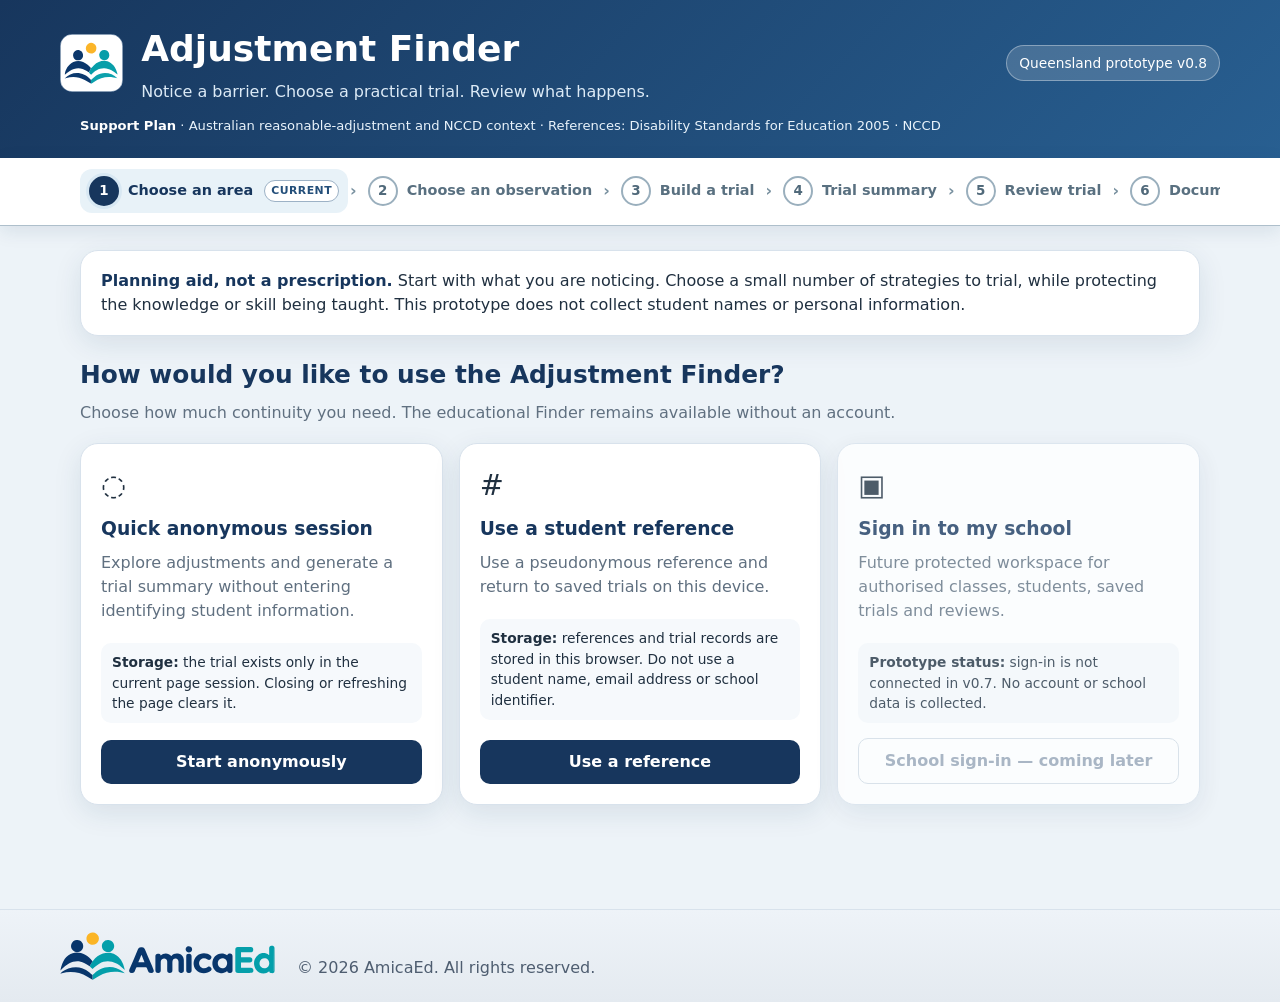
==== adjustments/index.html @ 189a2abb "Add files via upload" ====
<!doctype html>
<html lang="en-AU"><head><meta charset="utf-8"><meta name="viewport" content="width=device-width,initial-scale=1">
<title>Adjustment Finder | AmicaEd – Queensland prototype v0.8</title>
<link rel="icon" href="favicon.ico" sizes="any">
<link rel="stylesheet" href="finder.css"></head><body>
<header class="top"><div class="topin"><div class="brandmark"><img src="./amicaed-mark.svg" alt="AmicaEd"></div><div><h1>Adjustment Finder</h1><p class="subtitle">Notice a barrier. Choose a practical trial. Review what happens.</p></div><div class="locale-wrap"><div class="pill">Queensland prototype v0.8</div></div></div><div class="frameworkbar" id="frameworkBar"></div></header>
<nav class="progress" aria-label="Progress"><div class="steps" id="steps"></div></nav>
<main><div class="intro" id="intro"><strong>Planning aid, not a prescription.</strong> Start with what you are noticing. Choose a small number of strategies to trial, while protecting the knowledge or skill being taught. This prototype does not collect student names or personal information.</div><div id="app" aria-live="polite"></div></main><footer class="sitefooter"><div class="footin"><img src="./amicaed-logo.svg" alt="AmicaEd" height="48"><p>© 2026 AmicaEd. All rights reserved.</p></div></footer><div class="toast" id="toast" role="status"></div><textarea id="copyFallback" class="copyfallback" aria-hidden="true"></textarea>
<script src="demo-data.js"></script><script src="mapping-data.js"></script><script src="finder.js"></script><script src="mapping.js"></script></html>
---- adjustments/finder.css ----
:root{--navy:#17365d;--navy2:#244f7a;--blue:#eaf2f8;--pale:#f6f9fc;--ink:#203040;--muted:#607080;--line:#d8e2ec;--white:#fff;--green:#26734d;--amber:#b45f06;--red:#a61b1b;--shadow:0 8px 28px rgba(23,54,93,.10)}
*{box-sizing:border-box} body{margin:0;font:16px/1.5 system-ui,-apple-system,"Segoe UI",sans-serif;color:var(--ink);background:#edf3f8} button{font:inherit} button:focus-visible,a:focus-visible{outline:3px solid #f5b400;outline-offset:3px}
.top{background:linear-gradient(135deg,var(--navy),#285f91);color:white;padding:22px 20px} .topin{max-width:1160px;margin:auto;display:flex;align-items:center;gap:18px} h1{font-size:clamp(1.55rem,3vw,2.25rem);margin:0} .subtitle{margin:4px 0 0;color:#dceaf6} .pill{background:rgba(255,255,255,.16);border:1px solid rgba(255,255,255,.35);border-radius:999px;padding:7px 12px;font-size:.86rem;white-space:nowrap}.locale-wrap{margin-left:auto;display:flex;align-items:center;gap:8px;flex-wrap:wrap;justify-content:flex-end}.locale-label{font-size:.78rem;color:#dceaf6;font-weight:700}.locale-select{max-width:270px;padding:7px 30px 7px 9px;border-radius:9px;border:1px solid rgba(255,255,255,.48);background:#fff;color:var(--navy);font:inherit;font-size:.86rem}.frameworkbar{max-width:1160px;margin:12px auto 0;padding:0 20px;color:#e9f3fb;font-size:.82rem}.frameworkbar b{color:white}
.progress{background:white;border-bottom:1px solid var(--line)} .steps{max-width:1160px;margin:auto;padding:10px 20px;display:flex;gap:8px;overflow:auto} .step{display:flex;align-items:center;gap:8px;color:#708090;font-size:.9rem;white-space:nowrap} .step span{display:grid;place-items:center;width:26px;height:26px;border-radius:50%;background:#e7edf3;font-weight:700} .step.active{color:var(--navy);font-weight:700} .step.active span{background:var(--navy);color:white} .step.done span{background:var(--green);color:white} .sep{color:#b6c0ca}
main{max-width:1160px;margin:24px auto;padding:0 20px 80px} .intro{background:white;border:1px solid var(--line);border-radius:18px;padding:18px 20px;box-shadow:var(--shadow);margin-bottom:20px} .intro strong{color:var(--navy)} h2{color:var(--navy);margin:0 0 8px;font-size:1.55rem} .lead{color:var(--muted);margin:0 0 18px} .grid{display:grid;grid-template-columns:repeat(auto-fit,minmax(280px,1fr));gap:14px}
.card{background:white;border:1px solid var(--line);border-radius:16px;padding:18px;text-align:left;box-shadow:0 4px 16px rgba(23,54,93,.06)} button.card{cursor:pointer;transition:.15s transform,.15s box-shadow,.15s border-color} button.card:hover{transform:translateY(-2px);box-shadow:var(--shadow);border-color:#9bb9d3} .area-icon{font-size:29px} .card h3{margin:8px 0 5px;color:var(--navy);font-size:1.08rem} .card p{margin:0;color:var(--muted);font-size:.94rem} .barrier-card{display:flex;flex-direction:column;gap:5px;align-items:stretch;position:relative} .barrier-card h3{margin-top:1px}.barrier-main{display:flex;gap:13px;align-items:flex-start;width:100%;cursor:pointer}.barrier-info{align-self:flex-start;margin-left:62px;border:0;background:transparent;color:var(--navy2);padding:4px 7px;border-radius:8px;cursor:pointer;font-weight:700;font-size:.84rem;white-space:nowrap}.barrier-info:hover,.barrier-info[aria-expanded="true"]{background:var(--blue)}.barrier-info:focus-visible{outline:3px solid #f5b400;outline-offset:2px}.barrier-popover{position:absolute;z-index:10;right:14px;top:52px;width:min(360px,calc(100% - 28px));background:#fff;color:var(--muted);border:1px solid #b9c9d8;border-radius:12px;padding:12px 14px;box-shadow:var(--shadow);font-size:.92rem}.barrier-popover[hidden]{display:none}.barrier-id{font-size:.75rem;border-radius:7px;padding:3px 7px;background:var(--blue);color:var(--navy);font-weight:800;white-space:nowrap}
.toolbar{display:flex;justify-content:space-between;gap:12px;align-items:center;margin-bottom:18px;flex-wrap:wrap} .btn{border:0;border-radius:10px;padding:10px 14px;cursor:pointer;font-weight:700} .primary{background:var(--navy);color:white} .secondary{background:white;color:var(--navy);border:1px solid #9db2c6} .ghost{background:transparent;color:var(--navy);padding-left:0} .danger{background:#fff2f2;color:var(--red);border:1px solid #f0bcbc} .btn[disabled]{opacity:.45;cursor:not-allowed} .count{background:var(--blue);color:var(--navy);padding:7px 11px;border-radius:999px;font-weight:700}
.strategy{position:relative;padding-bottom:72px} .badges{display:flex;gap:7px;flex-wrap:wrap;margin:9px 0} .badge{font-size:.75rem;padding:4px 8px;border-radius:999px;background:#eef3f7;color:#445} .badge.context{background:#e8f3eb;color:#215f40} .warning{background:#fff7e6;border-left:4px solid #e59a17;padding:11px 12px;border-radius:8px;margin:12px 0;font-size:.9rem} .look{background:var(--blue);padding:11px 12px;border-radius:9px;font-size:.9rem} .related{font-size:.84rem;color:var(--muted);margin-top:10px} .selectrow{position:absolute;left:18px;right:18px;bottom:16px;display:flex;align-items:center;justify-content:space-between;gap:10px} .pick{width:100%} .selected{border:2px solid var(--green);background:#f7fcf8} .selected .pick{background:var(--green);color:white} .possible{background:#f8fafc;border:1px solid var(--line);border-radius:12px;padding:13px 15px;margin-bottom:18px;color:#4e6171} .possible b{color:var(--navy)}
.tray{position:sticky;bottom:12px;background:rgba(23,54,93,.96);color:white;border-radius:14px;padding:12px 14px;margin-top:18px;display:flex;align-items:center;gap:12px;box-shadow:0 10px 30px rgba(0,0,0,.2)} .tray .primary{background:white;color:var(--navy);margin-left:auto} .summary{background:white;border:1px solid var(--line);border-radius:16px;overflow:hidden;box-shadow:var(--shadow);margin-bottom:16px} .summary-head{background:var(--navy);color:white;padding:15px 18px} .summary-body{padding:18px} .sectionlabel{font-size:.78rem;text-transform:uppercase;letter-spacing:.08em;color:var(--muted);font-weight:800;margin-top:14px} .summary h3{margin:4px 0;color:var(--ink)} .trial-item{border-top:1px solid var(--line);padding:14px 0} .trial-item:first-of-type{border-top:0} .notice{background:#f4f7f9;border-radius:10px;padding:12px;margin-top:16px;color:#526273;font-size:.9rem} .actions{display:flex;gap:10px;flex-wrap:wrap;margin:16px 0} .empty{text-align:center;color:var(--muted);padding:35px}
.feedback{margin-top:26px;border-top:1px solid var(--line);padding-top:18px} details{background:white;border:1px solid var(--line);border-radius:12px;padding:12px 14px} summary{cursor:pointer;font-weight:800;color:var(--navy)} textarea{width:100%;min-height:100px;margin:10px 0;border:1px solid #aebdcc;border-radius:9px;padding:10px;font:inherit} .toast{position:fixed;right:18px;bottom:18px;background:#183b2d;color:white;padding:11px 15px;border-radius:10px;box-shadow:var(--shadow);display:none;z-index:20} .toast.show{display:block}.copyfallback{position:fixed;left:-9999px;top:-9999px;opacity:0}.review-actions{display:flex;gap:10px;flex-wrap:wrap;margin:18px 0}.snapshot-note{font-size:.86rem;color:var(--muted);align-self:center}
.choicegrid{display:grid;grid-template-columns:repeat(auto-fit,minmax(300px,1fr));gap:16px}.choice{background:white;border:1px solid var(--line);border-radius:16px;padding:22px;box-shadow:var(--shadow)}.choice h3{color:var(--navy);margin:5px 0}.formgrid{display:grid;grid-template-columns:repeat(auto-fit,minmax(240px,1fr));gap:14px}.field label{display:block;font-weight:800;color:var(--navy);margin-bottom:5px}.field select,.field input{width:100%;padding:11px;border:1px solid #9db2c6;border-radius:9px;background:white;font:inherit}.record{display:flex;justify-content:space-between;gap:14px;align-items:center}.recordmeta{color:var(--muted);font-size:.9rem}.status{display:inline-block;padding:4px 8px;border-radius:999px;background:var(--blue);color:var(--navy);font-size:.78rem;font-weight:800}.demo-warning{background:#fff7e6;border:1px solid #f0c778;border-radius:12px;padding:12px 14px;margin-bottom:18px}.save-note{font-size:.86rem;color:var(--muted);margin-top:8px}
@media(max-width:650px){.pill{display:none} .topin{align-items:flex-start} .grid{grid-template-columns:1fr} .tray{align-items:flex-start;flex-wrap:wrap} .tray .primary{margin-left:0}}
@media print{.top,.progress,.toolbar,.tray,.actions,.feedback,.intro{display:none!important} body{background:white} main{margin:0;padding:0} .summary{box-shadow:none;border:0} .summary-head{background:white;color:#17365d;border-bottom:2px solid #17365d}}

.privacygrid{display:grid;grid-template-columns:repeat(3,minmax(0,1fr));gap:16px;margin-top:18px}.privacycard{background:#fff;border:1px solid var(--line);border-radius:18px;padding:20px;box-shadow:var(--shadow);display:flex;flex-direction:column}.privacycard h3{color:var(--navy);margin:8px 0}.privacycard p{color:var(--muted);margin:0 0 12px}.privacycard .btn{margin-top:auto}.privacy-icon{font-size:1.8rem}.privacy-note{font-size:.86rem;background:var(--pale);border-radius:10px;padding:9px 11px;margin:8px 0 15px}.modebar{display:flex;align-items:center;gap:9px;flex-wrap:wrap;margin-bottom:16px}.modebadge{background:var(--blue);color:var(--navy);font-weight:800;border-radius:999px;padding:5px 10px;font-size:.82rem}.disabled-card{opacity:.78}.ref-help{font-size:.88rem;color:var(--muted);margin-top:7px}@media(max-width:780px){.privacygrid{grid-template-columns:1fr}}

/* Final review outcome states: neutral until selected. */
.review-choice{background:#fff!important;color:#17365d!important;border:2px solid #718da2!important}
.review-choice:before{content:''!important}
.review-choice.review-helped.selected-outcome{background:#17633f!important;color:#fff!important;border-color:#17633f!important}
.review-choice.review-partly.selected-outcome{background:#9b6500!important;color:#fff!important;border-color:#805300!important}
.review-choice.review-nothelped.selected-outcome{background:#8b1e24!important;color:#fff!important;border-color:#70181d!important}
.review-choice.review-helped.selected-outcome:before{content:'✓ '!important;font-weight:900}
.review-choice.review-partly.selected-outcome:before{content:'◐ '!important;font-weight:900}
.review-choice.review-nothelped.selected-outcome:before{content:'× '!important;font-weight:900}
/* Reserve space above fixed Add to trial action. */
.strategy{padding-bottom:108px}.strategy .look{margin-bottom:8px}.strategy .selectrow{bottom:18px}
@media(max-width:650px){.strategy{padding-bottom:104px}}

/* Sticky progress anchor: orientation only, not navigation. */
.progress{position:sticky;top:0;z-index:15;background:rgba(255,255,255,.97);border-bottom:1px solid #aebfcb;box-shadow:0 5px 18px rgba(23,54,93,.10);backdrop-filter:blur(8px)}
.steps{padding:11px 20px 12px;gap:0;align-items:center;overflow-x:auto;scrollbar-width:thin}
.step{position:relative;gap:9px;color:#597080;font-size:.9rem;font-weight:650;padding:7px 9px;border-radius:12px;min-height:42px}
.step span{width:30px;height:30px;min-width:30px;border:2px solid #9aafbd;background:#fff;color:#50697a;font-size:.84rem}
.step.done{color:#315b46}.step.done span{background:#eaf6ef;color:#17633f;border-color:#73a98a}
.step.active{background:#e8f2f8;color:#17365d;font-weight:850}.step.active span{background:#17365d;color:#fff;border-color:#17365d;box-shadow:0 0 0 3px #d8e8f3}
.step.active:after{content:'Current';font-size:.68rem;letter-spacing:.045em;text-transform:uppercase;color:#244f7a;background:#fff;border:1px solid #9db2c6;border-radius:999px;padding:2px 6px;margin-left:2px}
.sep{color:#78909f;padding:0 2px;font-weight:800}
@media(max-width:780px){.steps{padding:8px 12px}.step{font-size:.82rem;padding:6px}.step span{width:27px;height:27px;min-width:27px}.step.active:after{display:none}.sep{padding:0 1px}}
@media print{.progress{display:none!important}}

/* AmicaEd brand: light-tile mark, designed to sit on the navy header */
.brandmark{flex:0 0 auto;display:flex;align-items:center}
.brandmark img{display:block;height:58px;width:auto}
@media(max-width:650px){.brandmark img{height:46px}}
/* Site footer: copyright baseline sits level with the base of the AmicaEd wordmark letters (icon hangs slightly lower) */
.sitefooter{border-top:1px solid var(--line);background:linear-gradient(#eef3f8,#e4eaf0);padding:22px 20px}
.footin{max-width:1160px;margin:auto;display:flex;align-items:flex-end;gap:22px;flex-wrap:wrap}
.footin img{display:block;height:48px;width:auto}
.footin p{margin:0 0 4px;line-height:1;color:#4e5d70;font-size:1rem}
@media(max-width:650px){.footin{gap:12px}.footin img{height:40px}.footin p{font-size:.9rem;margin-bottom:3px}}
@media print{.sitefooter{display:none!important}}
/* V1 natural-language mapping */
.languagebox{background:#fff;border:1px solid var(--line);border-radius:18px;padding:18px 20px;box-shadow:var(--shadow);margin:0 0 22px}.languagebox label{display:block;color:var(--navy);font-size:1.05rem;font-weight:800;margin-bottom:6px}.languagebox textarea{min-height:116px;margin:0 0 10px;resize:vertical}.language-actions{display:flex;align-items:center;gap:12px;flex-wrap:wrap}.language-actions span{font-size:.88rem;color:var(--muted)}.candidate-head{display:flex;justify-content:space-between;align-items:flex-start;gap:12px;margin:18px 0 10px;border-top:1px solid var(--line);padding-top:16px}.candidate-head p{margin:3px 0 0;color:var(--muted);font-size:.9rem}.candidate-head>span{background:var(--blue);color:var(--navy);border-radius:999px;padding:5px 9px;font-size:.78rem;font-weight:800;white-space:nowrap}.candidate-grid{display:grid;grid-template-columns:repeat(auto-fit,minmax(240px,1fr));gap:10px;margin-bottom:8px}.candidate-card{border:1px solid var(--line);border-radius:13px;padding:14px;background:#fbfdff;display:flex;flex-direction:column;align-items:flex-start}.candidate-card h3{color:var(--navy);font-size:1rem;line-height:1.35;margin:6px 0 12px}.candidate-card .btn{margin-top:auto}.candidate-area{font-size:.72rem;text-transform:uppercase;letter-spacing:.045em;color:#597080;font-weight:800}.language-empty{margin-top:16px;background:var(--pale);border-radius:10px;padding:12px 14px;color:var(--muted)}.language-empty b{color:var(--navy)}.browse-divider{display:flex;align-items:center;gap:12px;color:#607080;font-size:.86rem;font-weight:800;margin:20px 0 14px}.browse-divider:before,.browse-divider:after{content:'';height:1px;background:var(--line);flex:1}@media(max-width:650px){.candidate-grid{grid-template-columns:1fr}.candidate-head{flex-direction:column}.languagebox{padding:15px}}
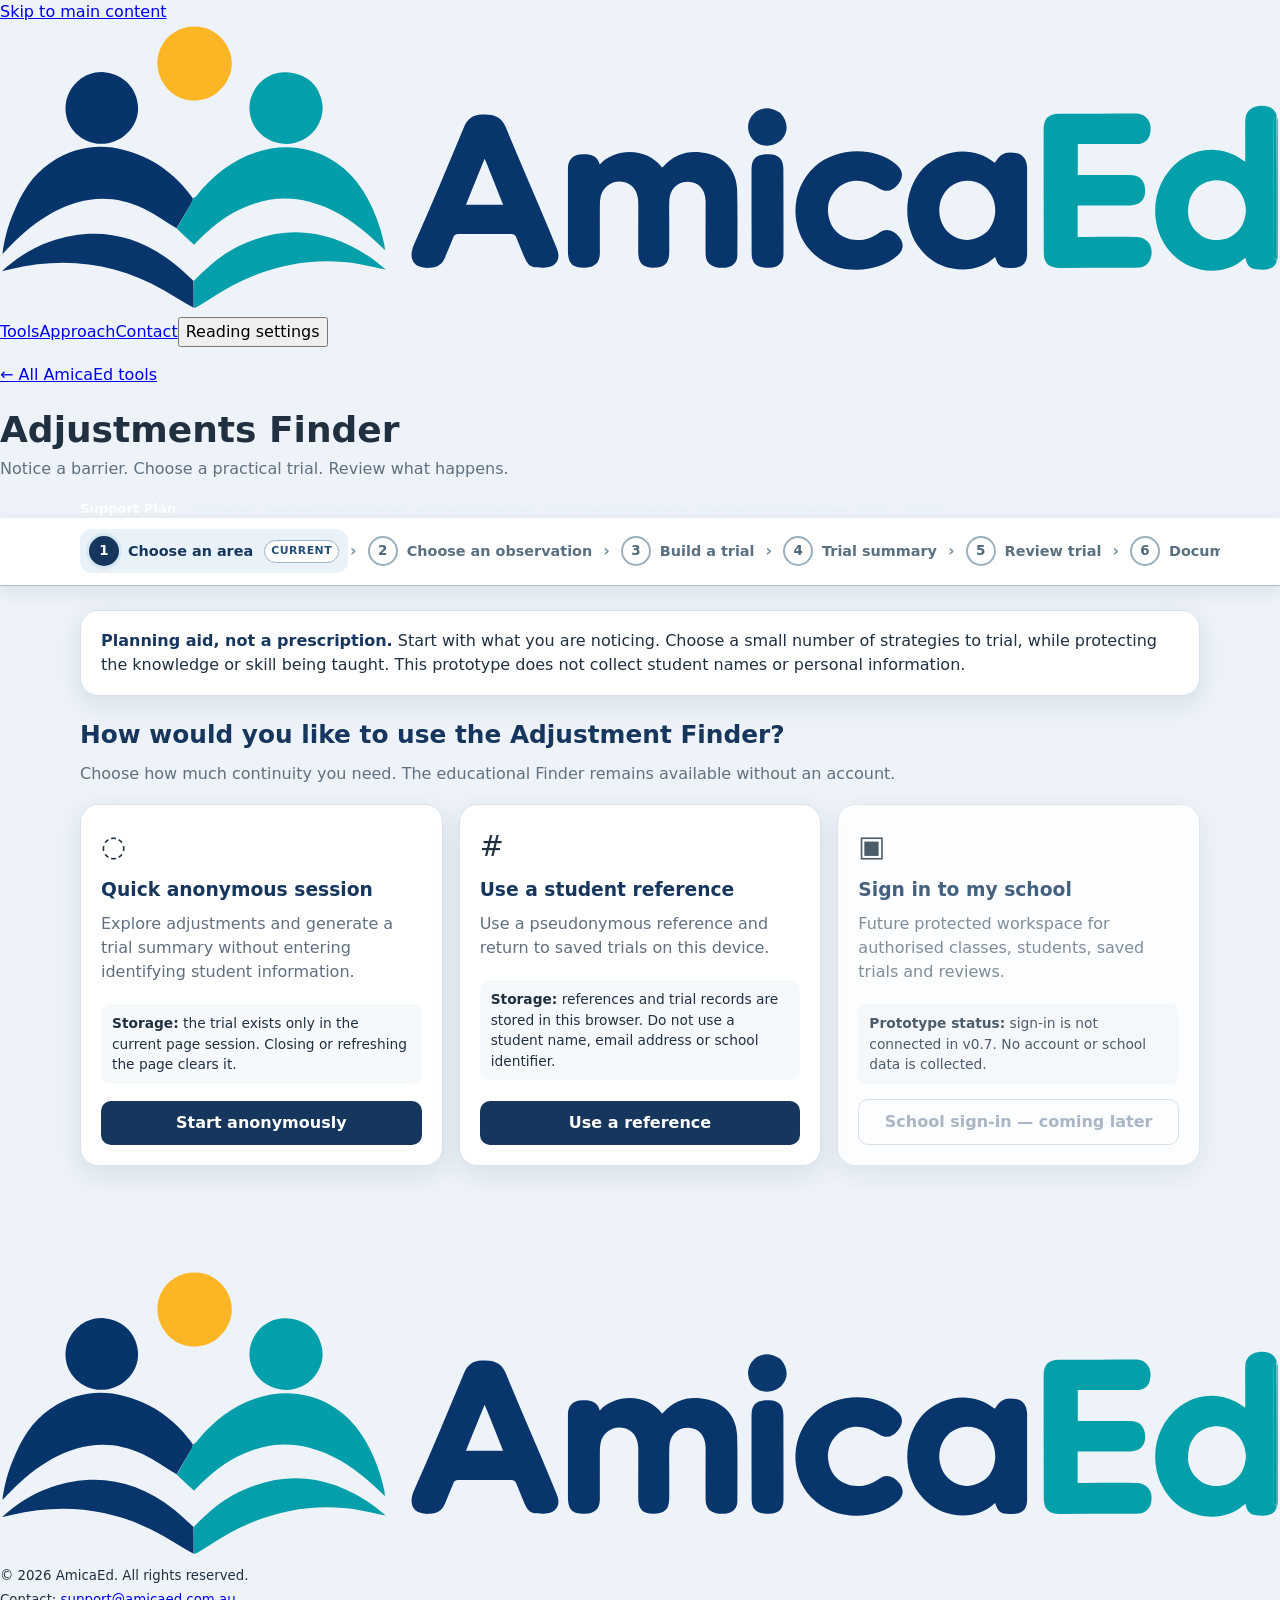
==== commit d98d13da: "Add files via upload" ====
--- a/adjustments/index.html
+++ b/adjustments/index.html
@@ -1,9 +1,36 @@
 <!doctype html>
-<html lang="en-AU"><head><meta charset="utf-8"><meta name="viewport" content="width=device-width,initial-scale=1">
-<title>Adjustment Finder | AmicaEd – Queensland prototype v0.8</title>
+<html lang="en-AU"><head><meta charset="utf-8"><meta name="viewport" content="width=device-width,initial-scale=1,viewport-fit=cover">
+<title>Adjustments Finder | AmicaEd Australia</title>
+<meta name="theme-color" content="#07356b">
 <link rel="icon" href="favicon.ico" sizes="any">
+<link rel="preconnect" href="https://fonts.googleapis.com"><link rel="preconnect" href="https://fonts.gstatic.com" crossorigin>
+<link rel="stylesheet" href="https://fonts.googleapis.com/css2?family=Atkinson+Hyperlegible:wght@400;700&family=Bricolage+Grotesque:opsz,wght@12..96,600;800&display=swap">
 <link rel="stylesheet" href="finder.css"></head><body>
-<header class="top"><div class="topin"><div class="brandmark"><img src="./amicaed-mark.svg" alt="AmicaEd"></div><div><h1>Adjustment Finder</h1><p class="subtitle">Notice a barrier. Choose a practical trial. Review what happens.</p></div><div class="locale-wrap"><div class="pill">Queensland prototype v0.8</div></div></div><div class="frameworkbar" id="frameworkBar"></div></header>
+<a class="skip" href="#main">Skip to main content</a>
+<div class="wrap"><header class="site-header">
+  <a class="logo" href="../" aria-label="AmicaEd Australia home"><img src="./amicaed-logo.svg" alt="AmicaEd"></a>
+  <nav class="main" aria-label="Main"><a href="../#tools">Tools</a><a href="../#approach">Approach</a><a href="mailto:support@amicaed.com.au">Contact</a><button class="rs-btn" id="rsBtn" aria-expanded="false" aria-controls="rsPanel" type="button">Reading settings</button></nav>
+  <div class="rs-panel" id="rsPanel" hidden>
+    <div class="row" role="group" aria-label="Text size"><span>Text size</span><button type="button" data-size="1" aria-pressed="true">Standard</button><button type="button" data-size="2" aria-pressed="false">Large</button><button type="button" data-size="3" aria-pressed="false">Largest</button></div>
+    <div class="row" role="group" aria-label="Spacing"><span>Spacing</span><button type="button" data-space="normal" aria-pressed="true">Standard</button><button type="button" data-space="wide" aria-pressed="false">Wider</button></div>
+  </div>
+</header></div>
+<section class="hero"><div class="wrap">
+  <p class="crumb"><a href="../#tools">&larr; All AmicaEd tools</a></p>
+  <h1><span>Adjustments</span> <span>Finder</span></h1>
+  <p class="lead">Notice a barrier. Choose a practical trial. Review what happens.</p>
+  <div class="frameworkbar" id="frameworkBar"></div>
+</div></section>
 <nav class="progress" aria-label="Progress"><div class="steps" id="steps"></div></nav>
-<main><div class="intro" id="intro"><strong>Planning aid, not a prescription.</strong> Start with what you are noticing. Choose a small number of strategies to trial, while protecting the knowledge or skill being taught. This prototype does not collect student names or personal information.</div><div id="app" aria-live="polite"></div></main><footer class="sitefooter"><div class="footin"><img src="./amicaed-logo.svg" alt="AmicaEd" height="48"><p>© 2026 AmicaEd. All rights reserved.</p></div></footer><div class="toast" id="toast" role="status"></div><textarea id="copyFallback" class="copyfallback" aria-hidden="true"></textarea>
-<script src="demo-data.js"></script><script src="mapping-data.js"></script><script src="finder.js"></script><script src="mapping.js"></script></html>+<main id="main"><div class="intro" id="intro"><strong>Planning aid, not a prescription.</strong> Start with what you are noticing. Choose a small number of strategies to trial, while protecting the knowledge or skill being taught. This prototype does not collect student names or personal information.</div><div id="app" aria-live="polite"></div></main>
+<footer class="site"><div class="wrap row"><div class="brand"><a class="logo" href="../" aria-label="AmicaEd Australia home"><img src="./amicaed-logo.svg" alt="AmicaEd"></a><small>&copy; 2026 AmicaEd. All rights reserved.</small></div><small>Contact: <a href="mailto:support@amicaed.com.au">support@amicaed.com.au</a></small></div></footer>
+<div class="toast" id="toast" role="status"></div><textarea id="copyFallback" class="copyfallback" aria-hidden="true"></textarea>
+<script>
+(function(){var r=document.documentElement,btn=document.getElementById('rsBtn'),p=document.getElementById('rsPanel');
+function ap(k,v){r.setAttribute('data-'+k,v);p.querySelectorAll('[data-'+k+']').forEach(function(b){b.setAttribute('aria-pressed',String(b.getAttribute('data-'+k)===v))})}
+['size','space'].forEach(function(k){var v=null;try{v=sessionStorage.getItem('amica-'+k)}catch(e){}if(v)ap(k,v)});
+p.addEventListener('click',function(e){var b=e.target.closest('button');if(!b)return;['size','space'].forEach(function(k){if(b.hasAttribute('data-'+k)){var v=b.getAttribute('data-'+k);ap(k,v);try{sessionStorage.setItem('amica-'+k,v)}catch(e){}}})});
+btn.addEventListener('click',function(){var o=btn.getAttribute('aria-expanded')==='true';btn.setAttribute('aria-expanded',String(!o));p.hidden=o});
+document.addEventListener('keydown',function(e){if(e.key==='Escape'&&!p.hidden){p.hidden=true;btn.setAttribute('aria-expanded','false');btn.focus()}});})();
+</script>
+<script src="demo-data.js"></script><script src="mapping-data.js"></script><script src="finder.js"></script><script src="mapping.js"></script></body></html>
